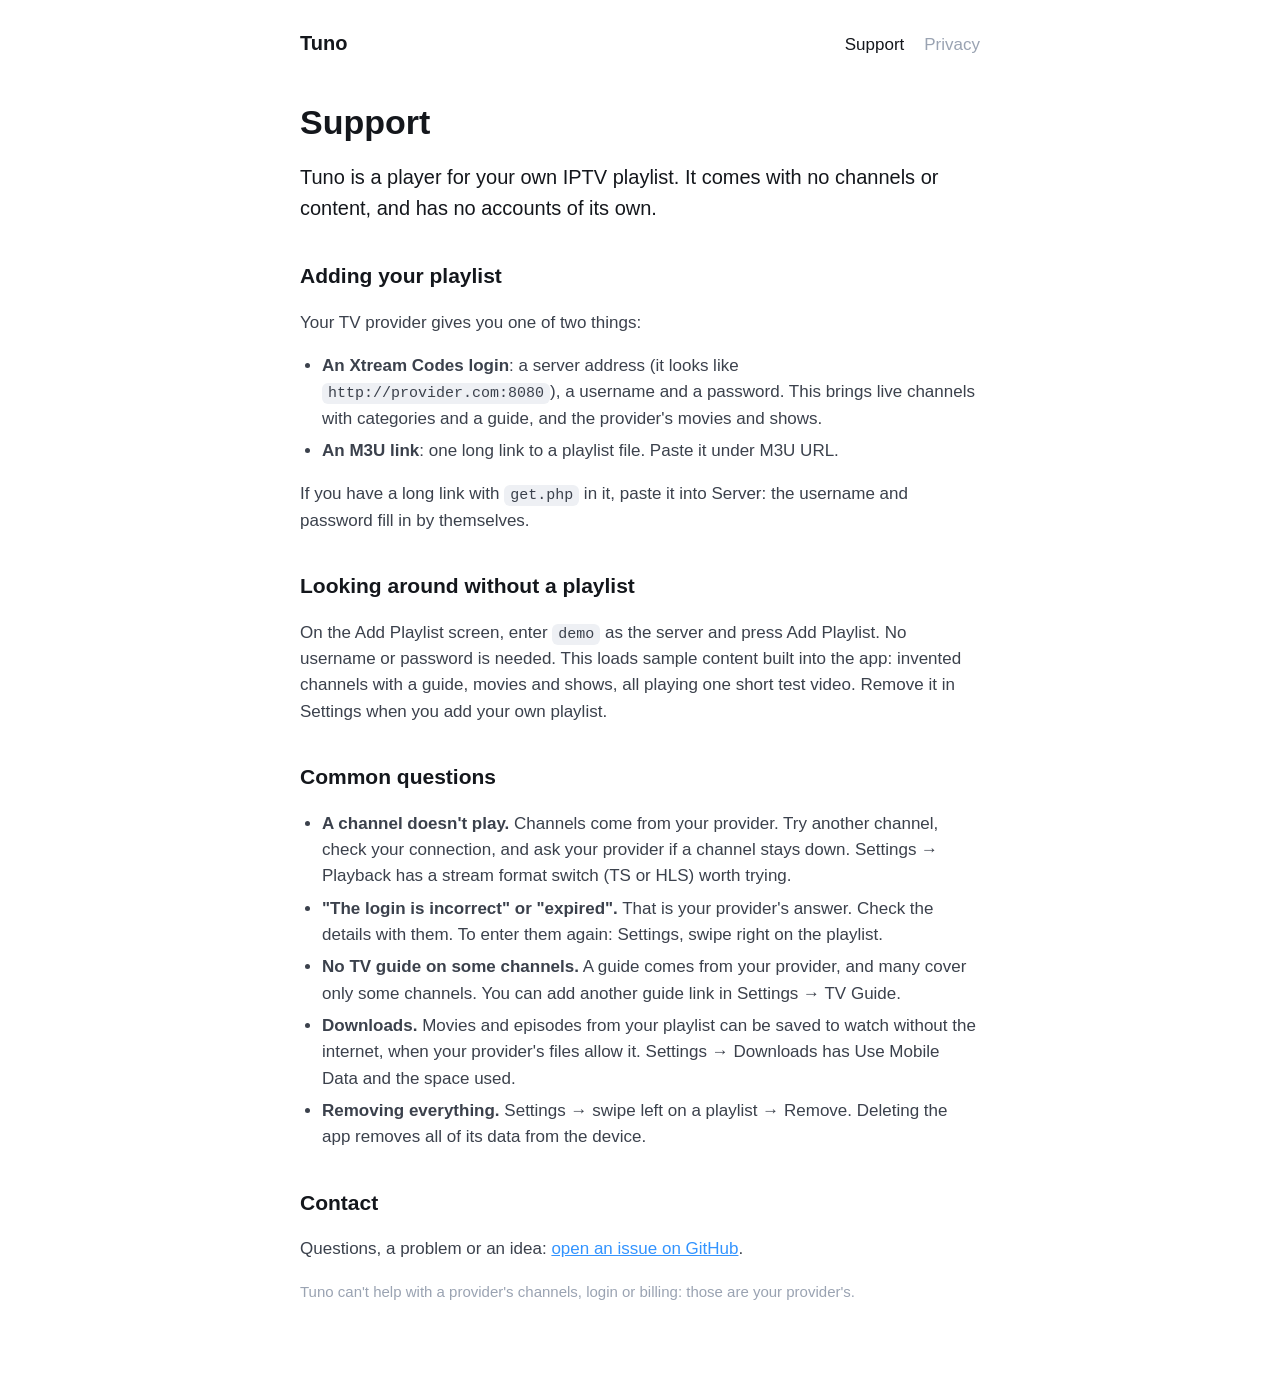
==== support.html @ 34eff35e "Tuno's pages: support, privacy and the demo's sample video Co-Authored-By: Claude Fable 5.2 <noreply" ====
<!doctype html>
<html lang="en">
<head>
<meta charset="utf-8">
<meta name="viewport" content="width=device-width, initial-scale=1">
<title>Support · Tuno</title>
<meta name="description" content="Help with Tuno: adding a playlist, the demo, playback, the TV guide and downloads.">
<link rel="stylesheet" href="style.css">
</head>
<body>
<header>
  <a class="name" href="./">Tuno</a>
  <a href="support.html" aria-current="page">Support</a>
  <a href="privacy.html">Privacy</a>
</header>
<main>
<h1>Support</h1>
<p class="lead">Tuno is a player for your own IPTV playlist. It comes with no channels or content,
and has no accounts of its own.</p>

<h2>Adding your playlist</h2>
<p>Your TV provider gives you one of two things:</p>
<ul>
  <li><strong>An Xtream Codes login</strong>: a server address (it looks like
  <code>http://provider.com:8080</code>), a username and a password. This brings live channels with
  categories and a guide, and the provider's movies and shows.</li>
  <li><strong>An M3U link</strong>: one long link to a playlist file. Paste it under M3U URL.</li>
</ul>
<p>If you have a long link with <code>get.php</code> in it, paste it into Server: the username and
password fill in by themselves.</p>

<h2>Looking around without a playlist</h2>
<p>On the Add Playlist screen, enter <code>demo</code> as the server and press Add Playlist. No
username or password is needed. This loads sample content built into the app: invented channels with
a guide, movies and shows, all playing one short test video. Remove it in Settings when you add your
own playlist.</p>

<h2>Common questions</h2>
<ul>
  <li><strong>A channel doesn't play.</strong> Channels come from your provider. Try another channel,
  check your connection, and ask your provider if a channel stays down. Settings → Playback has a
  stream format switch (TS or HLS) worth trying.</li>
  <li><strong>"The login is incorrect" or "expired".</strong> That is your provider's answer. Check the
  details with them. To enter them again: Settings, swipe right on the playlist.</li>
  <li><strong>No TV guide on some channels.</strong> A guide comes from your provider, and many cover
  only some channels. You can add another guide link in Settings → TV Guide.</li>
  <li><strong>Downloads.</strong> Movies and episodes from your playlist can be saved to watch without
  the internet, when your provider's files allow it. Settings → Downloads has Use Mobile Data and the
  space used.</li>
  <li><strong>Removing everything.</strong> Settings → swipe left on a playlist → Remove. Deleting the
  app removes all of its data from the device.</li>
</ul>

<h2>Contact</h2>
<p id="contact">Questions, a problem or an idea: <a href="https://github.com/nickconnors/tuno/issues">open an issue on GitHub</a>.</p>
<p class="note">Tuno can't help with a provider's channels, login or billing: those are your
provider's.</p>
</main>
</body>
</html>
---- style.css ----
/* Tuno's pages (T41): plain, no scripts, nothing loaded from anywhere else. */
:root { color-scheme: dark light; --tint: #3394ff; }
* { box-sizing: border-box; }
body {
  margin: 0; padding: 0 20px 64px;
  font: 17px/1.55 -apple-system, BlinkMacSystemFont, "Helvetica Neue", Arial, sans-serif;
  background: #0b0d12; color: #e9ecf1;
}
main { max-width: 680px; margin: 0 auto; }
header { max-width: 680px; margin: 0 auto; padding: 28px 0 8px; display: flex; gap: 20px; align-items: baseline; flex-wrap: wrap; }
header .name { font-weight: 700; font-size: 20px; color: inherit; text-decoration: none; margin-right: auto; }
header a { color: #9aa3b2; text-decoration: none; }
header a:hover, header a[aria-current] { color: #e9ecf1; }
h1 { font-size: 34px; line-height: 1.15; margin: 36px 0 8px; }
h2 { font-size: 21px; margin: 36px 0 6px; }
p, li { color: #c9ced8; }
ul { padding-left: 22px; }
li { margin: 6px 0; }
a { color: var(--tint); }
.lead { font-size: 20px; color: #e9ecf1; }
.note { color: #9aa3b2; font-size: 15px; }
code { font: 15px ui-monospace, Menlo, monospace; background: #1a1e27; padding: 2px 6px; border-radius: 6px; }
footer { max-width: 680px; margin: 56px auto 0; color: #7b8494; font-size: 14px; }
@media (prefers-color-scheme: light) {
  body { background: #fff; color: #14171c; }
  p, li { color: #3b414c; }
  .lead { color: #14171c; }
  header a:hover, header a[aria-current] { color: #14171c; }
  code { background: #eef0f4; }
}
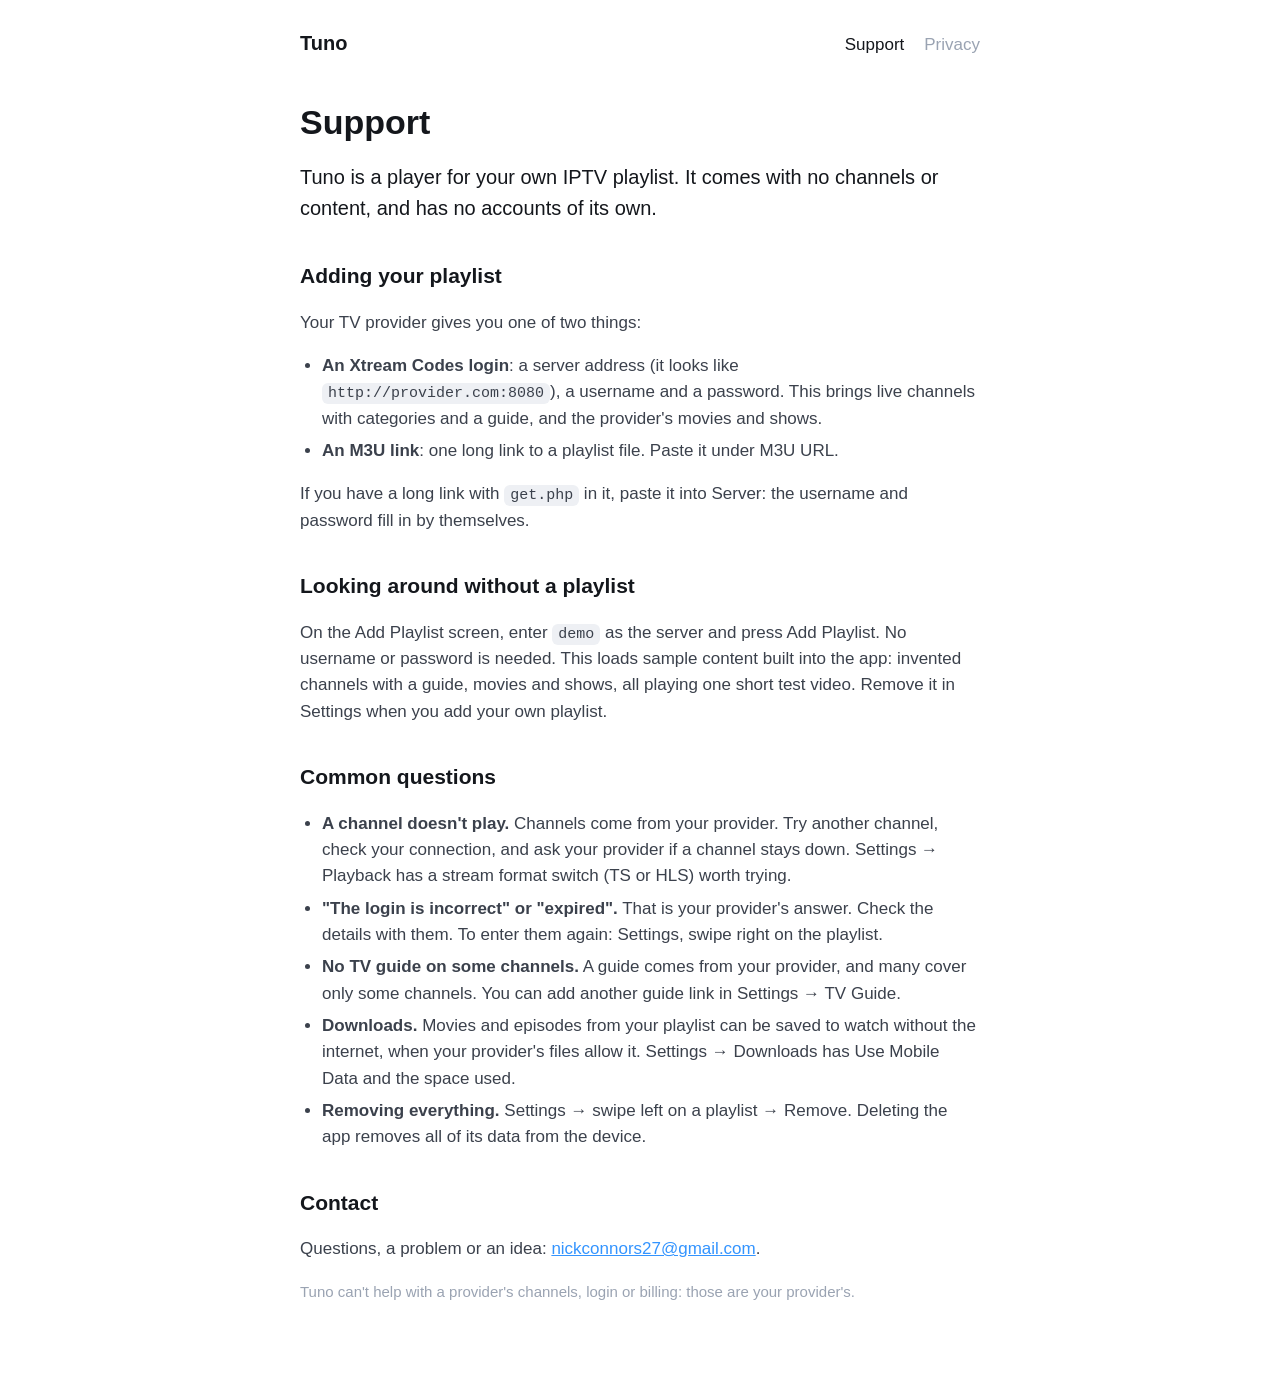
==== commit a4878932: "Support: contact by email Co-Authored-By: Claude Fable 5.2 <noreply@anthropic.com>" ====
--- a/support.html
+++ b/support.html
@@ -52,7 +52,7 @@
 </ul>
 
 <h2>Contact</h2>
-<p id="contact">Questions, a problem or an idea: <a href="https://github.com/nickconnors/tuno/issues">open an issue on GitHub</a>.</p>
+<p id="contact">Questions, a problem or an idea: <a href="mailto:nickconnors27@gmail.com">nickconnors27@gmail.com</a>.</p>
 <p class="note">Tuno can't help with a provider's channels, login or billing: those are your
 provider's.</p>
 </main>
